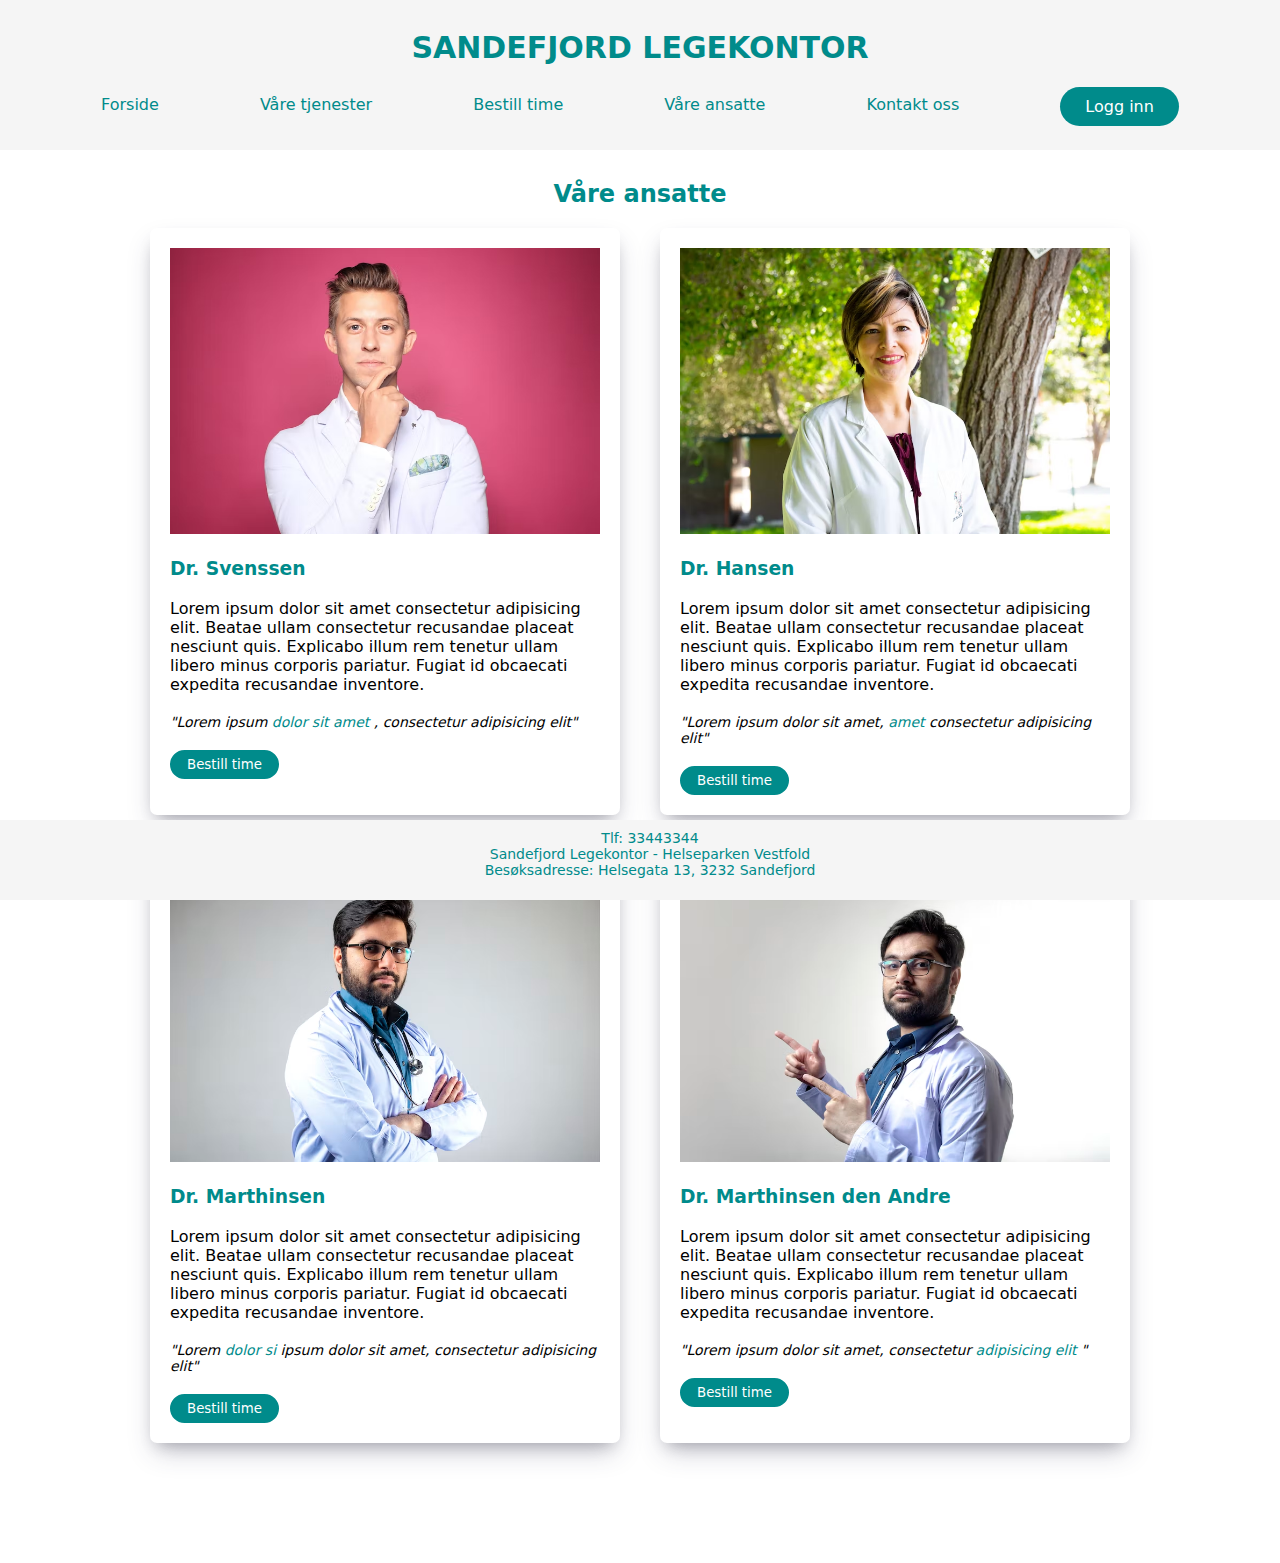
==== about.html @ 4d18650e "La til eksamen" ====
<!DOCTYPE html>
<html lang="no">
  <head>
    <meta charset="UTF-8" />
    <meta http-equiv="X-UA-Compatible" content="IE=edge" />
    <meta name="viewport" content="width=device-width, initial-scale=1.0" />
    <title>Om oss</title>
    <link rel="stylesheet" href="css/about.css" />
  </head>
  <body>
    <header>
      <nav>
        <h1 class="logo">SANDEFJORD LEGEKONTOR</h1>
        <ul class="navigation">
          <li><a href="/index.html">Forside</a></li>
          <li><a href="#services">Våre tjenester</a></li>
          <li><a href="#booking">Bestill time</a></li>
          <li><a href="about.html">Våre ansatte</a></li>
          <li><a href="contact.html">Kontakt oss</a></li>
          <li><button class="login-btn">Logg inn</button></li>
        </ul>
      </nav>
    </header>

    <main>
      <h2>Våre ansatte</h2>
      <div class="staff-container">
        <!--Container 1-->
        <div class="staff-card-container">
          <img
            class="staff-card-container-image"
            src="assets/ansatt1.avif"
            alt="Ansatt 1"
          />
          <h3>Dr. Svenssen</h3>
          <p>
            Lorem ipsum dolor sit amet consectetur adipisicing elit. Beatae
            ullam consectetur recusandae placeat nesciunt quis. Explicabo illum
            rem tenetur ullam libero minus corporis pariatur. Fugiat id
            obcaecati expedita recusandae inventore.
          </p>
          <p class="staff-quote">
            "Lorem ipsum <span class="quote">dolor sit amet</span> , consectetur
            adipisicing elit"
          </p>
          <button class="booking-btn">Bestill time</button>
        </div>
        <!--Container 2-->
        <div class="staff-card-container">
          <img
            class="staff-card-container-image"
            src="assets/ansatt2.avif"
            alt="Ansatt 2"
          />
          <h3>Dr. Hansen</h3>
          <p>
            Lorem ipsum dolor sit amet consectetur adipisicing elit. Beatae
            ullam consectetur recusandae placeat nesciunt quis. Explicabo illum
            rem tenetur ullam libero minus corporis pariatur. Fugiat id
            obcaecati expedita recusandae inventore.
          </p>

          <p class="staff-quote">
            "Lorem ipsum dolor sit amet,
            <span class="quote">amet</span> consectetur adipisicing elit"
          </p>
          <button class="booking-btn">Bestill time</button>
        </div>
        <!--Container 3-->
        <div class="staff-card-container">
          <img
            class="staff-card-container-image"
            src="assets/ansatt3.avif"
            alt="Ansatt 3"
          />
          <h3>Dr. Marthinsen</h3>
          <p>
            Lorem ipsum dolor sit amet consectetur adipisicing elit. Beatae
            ullam consectetur recusandae placeat nesciunt quis. Explicabo illum
            rem tenetur ullam libero minus corporis pariatur. Fugiat id
            obcaecati expedita recusandae inventore.
          </p>
          <p class="staff-quote">
            "Lorem <span class="quote">dolor si</span> ipsum dolor sit amet,
            consectetur adipisicing elit"
          </p>
          <button class="booking-btn">Bestill time</button>
        </div>
        <!--Container 4-->
        <div class="staff-card-container">
          <img
            class="staff-card-container-image"
            src="assets/ansatt4.avif"
            alt="Ansatt 4"
          />
          <h3>Dr. Marthinsen den Andre</h3>
          <p>
            Lorem ipsum dolor sit amet consectetur adipisicing elit. Beatae
            ullam consectetur recusandae placeat nesciunt quis. Explicabo illum
            rem tenetur ullam libero minus corporis pariatur. Fugiat id
            obcaecati expedita recusandae inventore.
          </p>
          <p class="staff-quote">
            "Lorem ipsum dolor sit amet, consectetur
            <span class="quote">adipisicing elit</span> "
          </p>
          <button class="booking-btn">Bestill time</button>
        </div>
      </div>
    </main>

    <footer>
      <ul class="footer-text">
        <li>Tlf: 33443344</li>
        <li>Sandefjord Legekontor - Helseparken Vestfold</li>
        <li>Besøksadresse: Helsegata 13, 3232 Sandefjord</li>
      </ul>
    </footer>
  </body>
</html>
---- css/about.css ----
* {
  font-family: system-ui, -apple-system, BlinkMacSystemFont, "Segoe UI", Roboto,
    Oxygen, Ubuntu, Cantarell, "Open Sans", "Helvetica Neue", sans-serif;
  margin: 0px;
  padding: 0px;
}

/* Styling nav */
nav {
  width: 100%;
  height: 150px;
  position: fixed;
  top: 0;
  background-color: whitesmoke;
}

.logo {
  display: flex;
  justify-content: center;
  color: darkcyan;
  font-size: 30px;
  padding: 30px;
}

.navigation {
  list-style: none;
  display: flex;
  justify-content: space-evenly;
}

a {
  text-decoration: none;
  color: darkcyan;
}

a:hover {
  text-decoration: underline;
}
a:active {
  font-style: italic;
}
/* Styling login-btn*/
/* Inspirasjon fra ulike button-oppsett på: https://www.w3schools.com/css/css3_buttons.asp */
.login-btn {
  border: none;
  background-color: darkcyan;
  color: white;
  font-size: medium;
  padding: 10px 25px;
  border-radius: 20px;
  margin-top: -8px;
}

.login-btn:hover {
  color: darkcyan;
  background-color: white;
}

.login-btn:active {
  font-style: italic;
}

/* Styling av hovedinnhold */
.staff-container {
  display: flex;
  flex-wrap: wrap;
  justify-content: center;
  margin-bottom: 100px;
}

/* Box-shadow hentet fra https://getcssscan.com/css-box-shadow-examples */
.staff-card-container {
  width: 450px;
  box-shadow: rgba(50, 50, 93, 0.25) 0px 13px 27px -5px,
    rgba(0, 0, 0, 0.3) 0px 8px 16px -8px;
  border-radius: 7px;
  padding: 10px;
  margin: 20px;
}

.staff-card-container-image {
  width: 430px;
  object-fit: cover;
  padding: 10px;
}

h2 {
  text-align: center;
  color: darkcyan;
  margin-top: 180px;
}

h3 {
  padding: 10px;
  color: darkcyan;
}

p {
  padding: 10px;
}

.staff-quote {
  font-style: italic;
  font-size: 14px;
}

.quote {
  color: darkcyan;
}

/* Styling btn */
.booking-btn {
  border-style: solid;
  border-color: darkcyan;
  background-color: darkcyan;
  color: white;
  padding: 5px 15px;
  margin: 10px;
  border-radius: 20px;
}

.booking-btn:hover {
  color: darkcyan;
  background-color: white;
  border-style: solid;
  border-color: darkcyan;
}

.booking-btn:active {
  font-style: italic;
}

/* Styling footer */
footer {
  position: fixed;
  background-color: whitesmoke;
  bottom: 0;
  height: 60px;
  padding: 10px;
  width: 100%;
  font-size: 14px;
}

.footer-text {
  color: darkcyan;
  list-style: none;
  display: block;
  text-align: center;
}
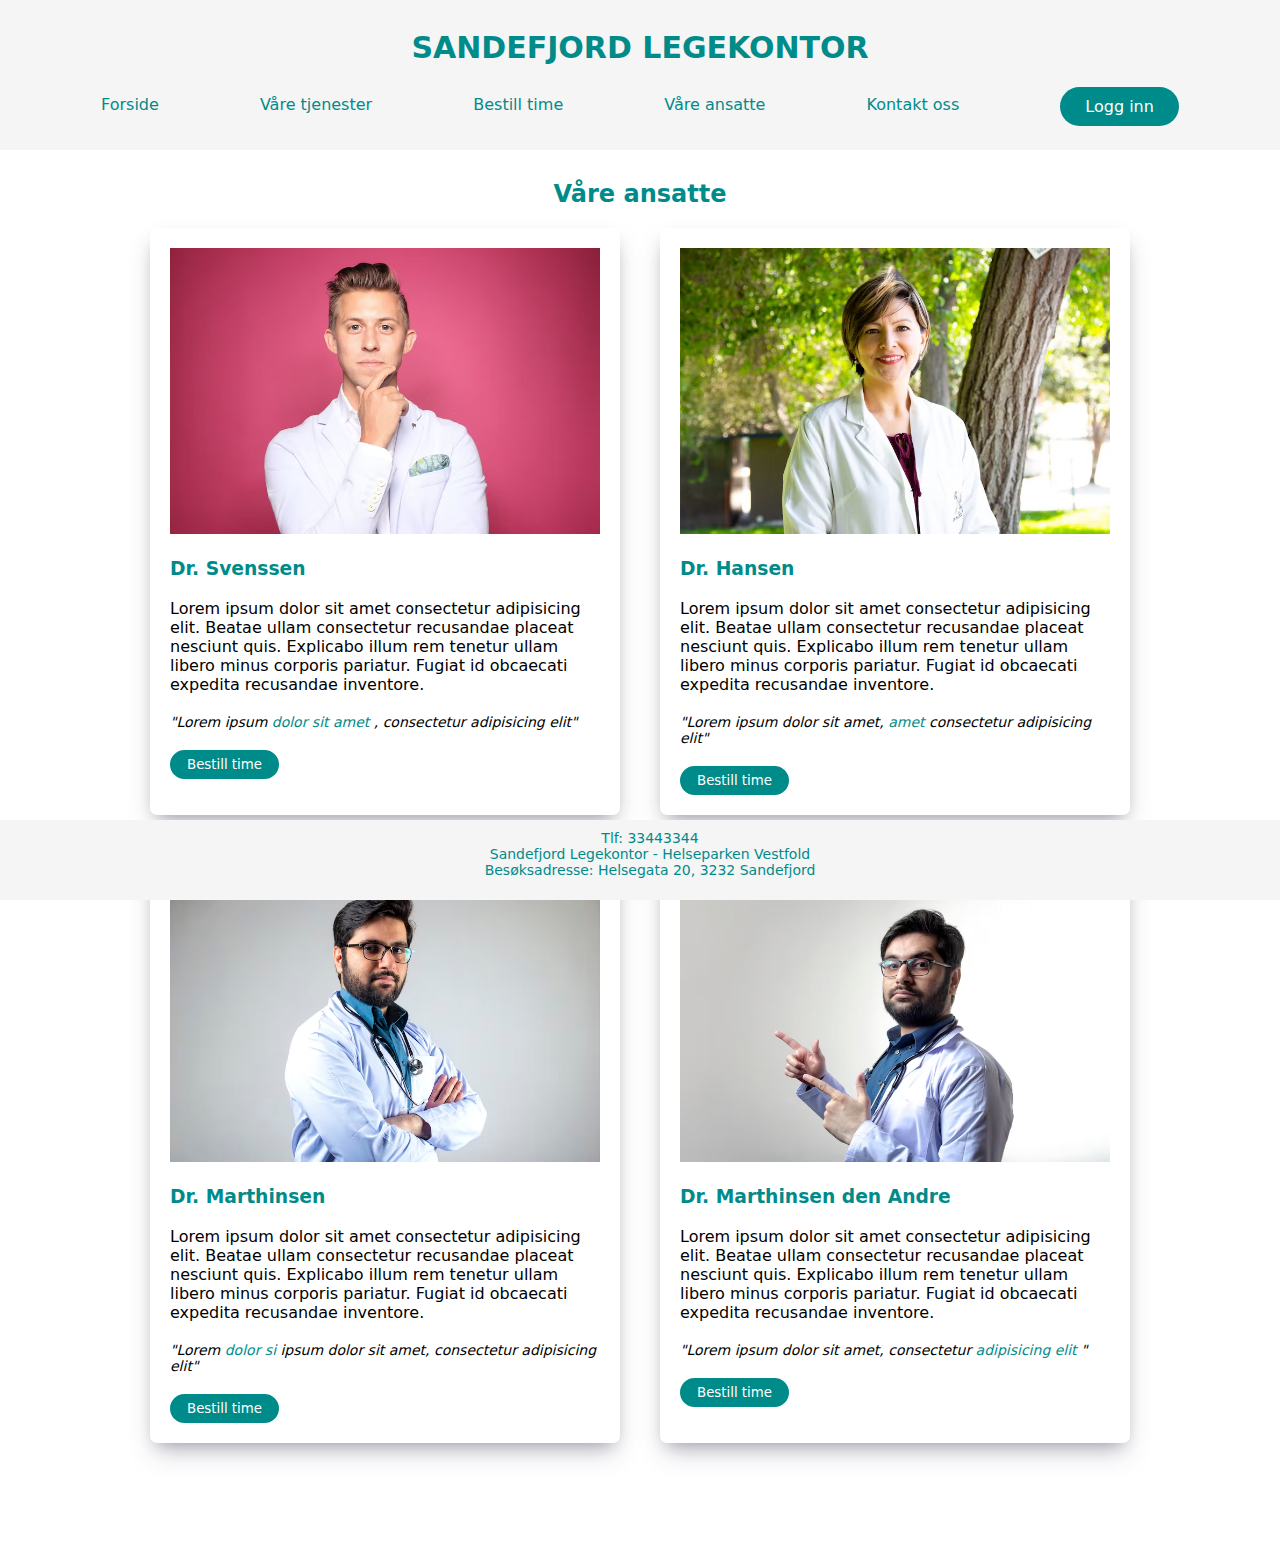
==== commit 6c904508: "endret besøksadresse" ====
--- a/about.html
+++ b/about.html
@@ -113,7 +113,7 @@
       <ul class="footer-text">
         <li>Tlf: 33443344</li>
         <li>Sandefjord Legekontor - Helseparken Vestfold</li>
-        <li>Besøksadresse: Helsegata 13, 3232 Sandefjord</li>
+        <li>Besøksadresse: Helsegata 20, 3232 Sandefjord</li>
       </ul>
     </footer>
   </body>
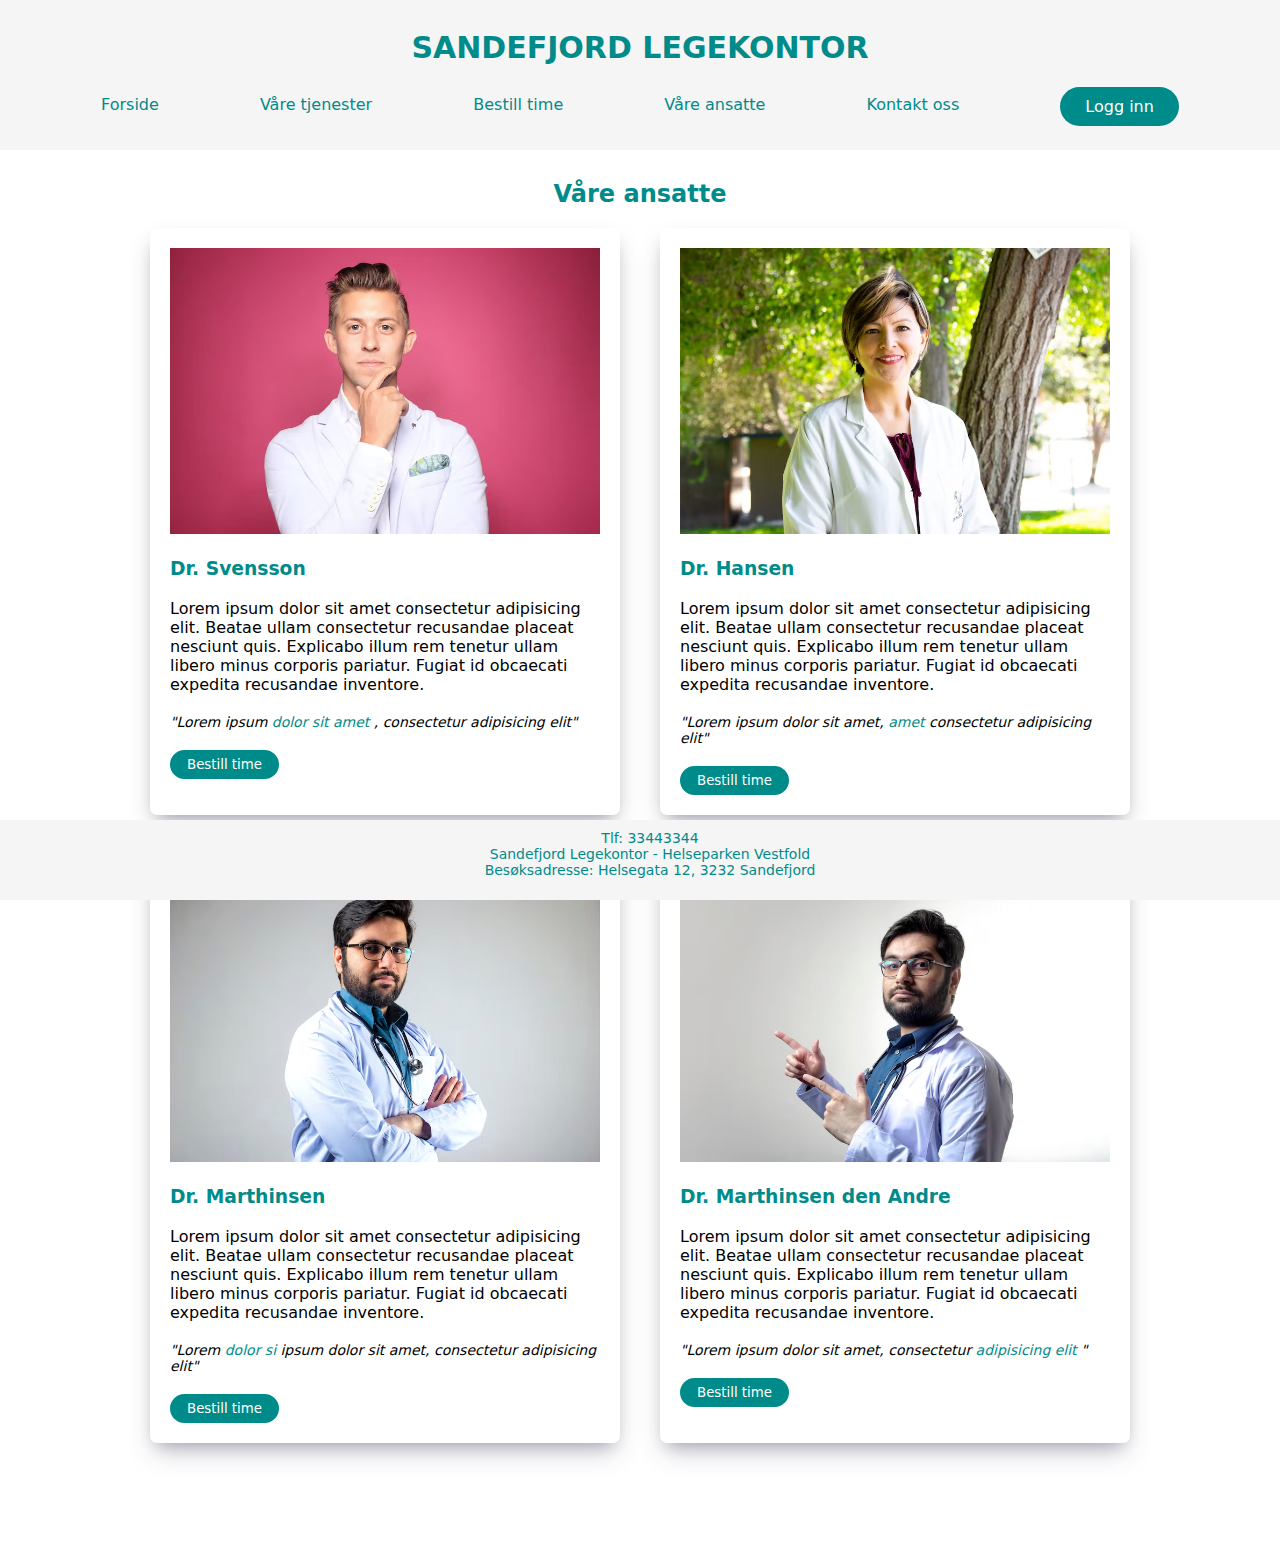
==== commit 986b7ebe: "Ny ansatt" ====
--- a/about.html
+++ b/about.html
@@ -32,7 +32,7 @@
             src="assets/ansatt1.avif"
             alt="Ansatt 1"
           />
-          <h3>Dr. Svenssen</h3>
+          <h3>Dr. Svensson</h3>
           <p>
             Lorem ipsum dolor sit amet consectetur adipisicing elit. Beatae
             ullam consectetur recusandae placeat nesciunt quis. Explicabo illum
@@ -113,7 +113,7 @@
       <ul class="footer-text">
         <li>Tlf: 33443344</li>
         <li>Sandefjord Legekontor - Helseparken Vestfold</li>
-        <li>Besøksadresse: Helsegata 20, 3232 Sandefjord</li>
+        <li>Besøksadresse: Helsegata 12, 3232 Sandefjord</li>
       </ul>
     </footer>
   </body>
